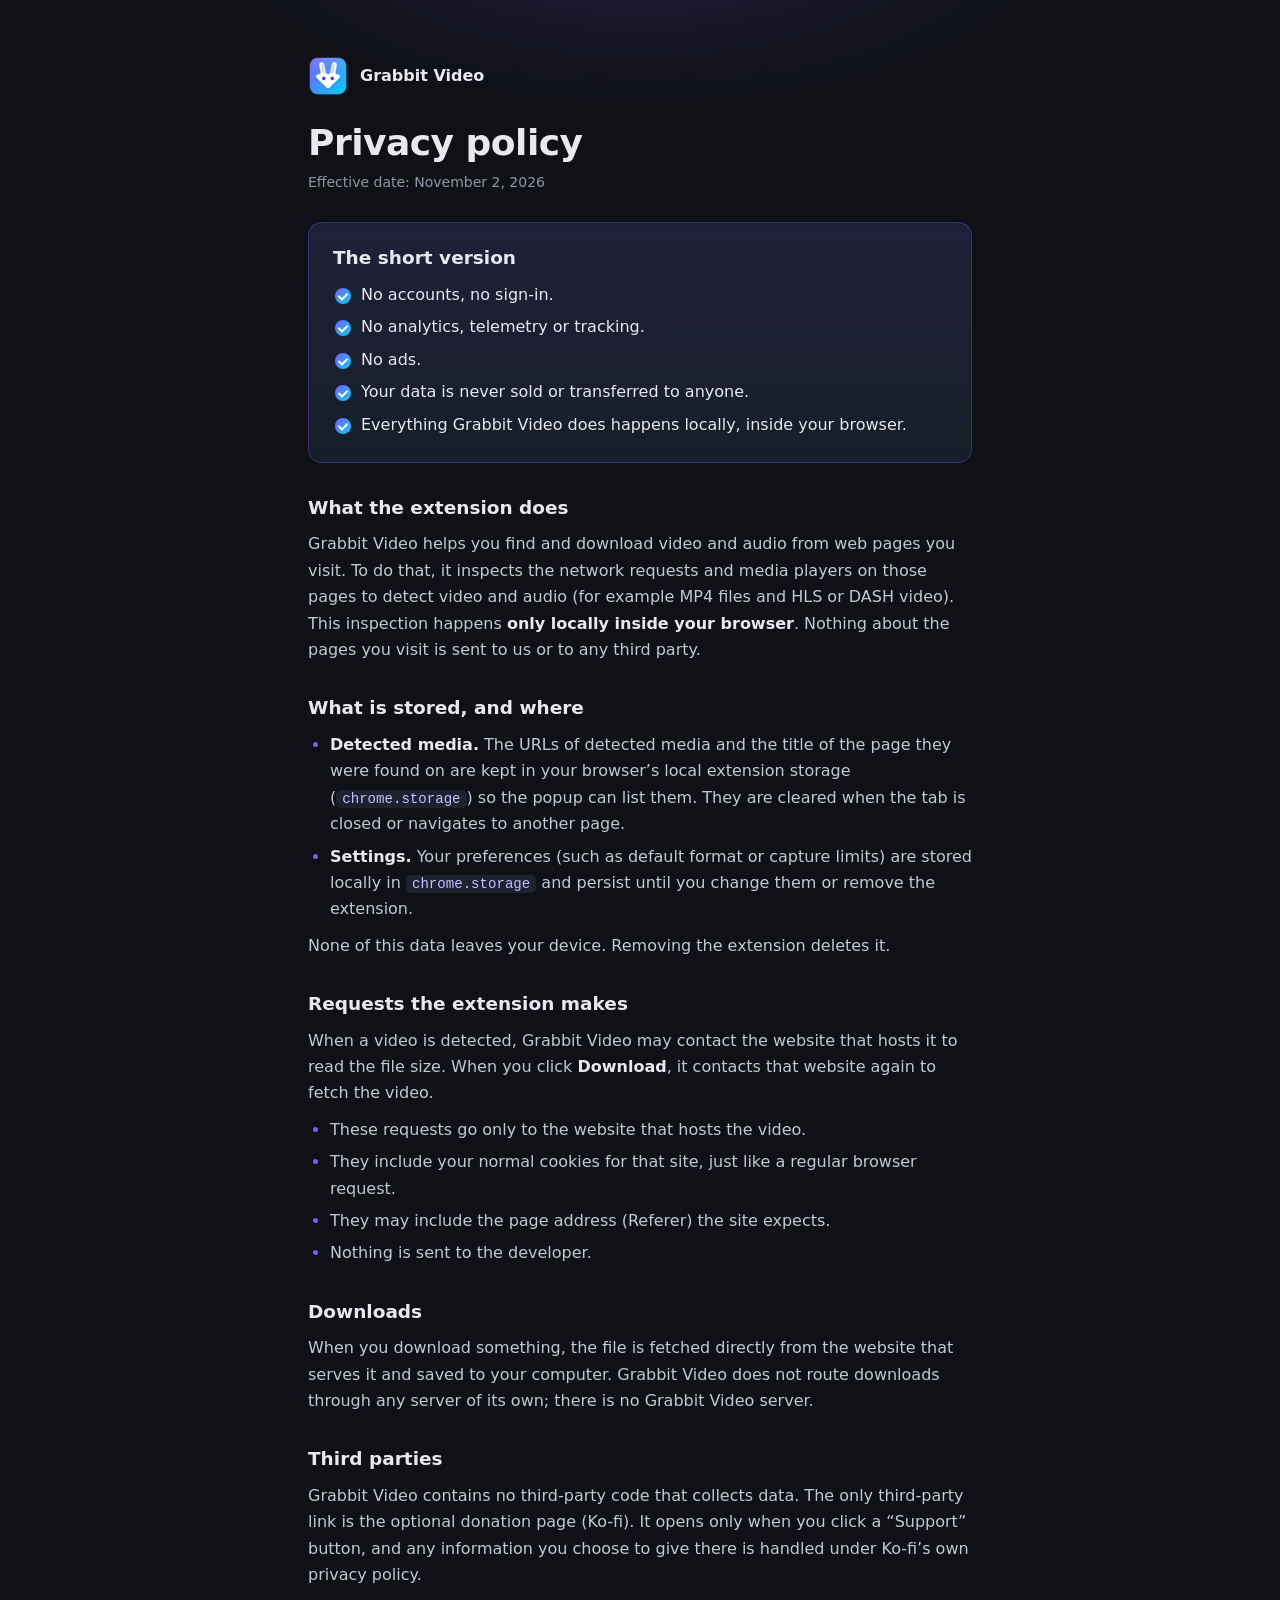
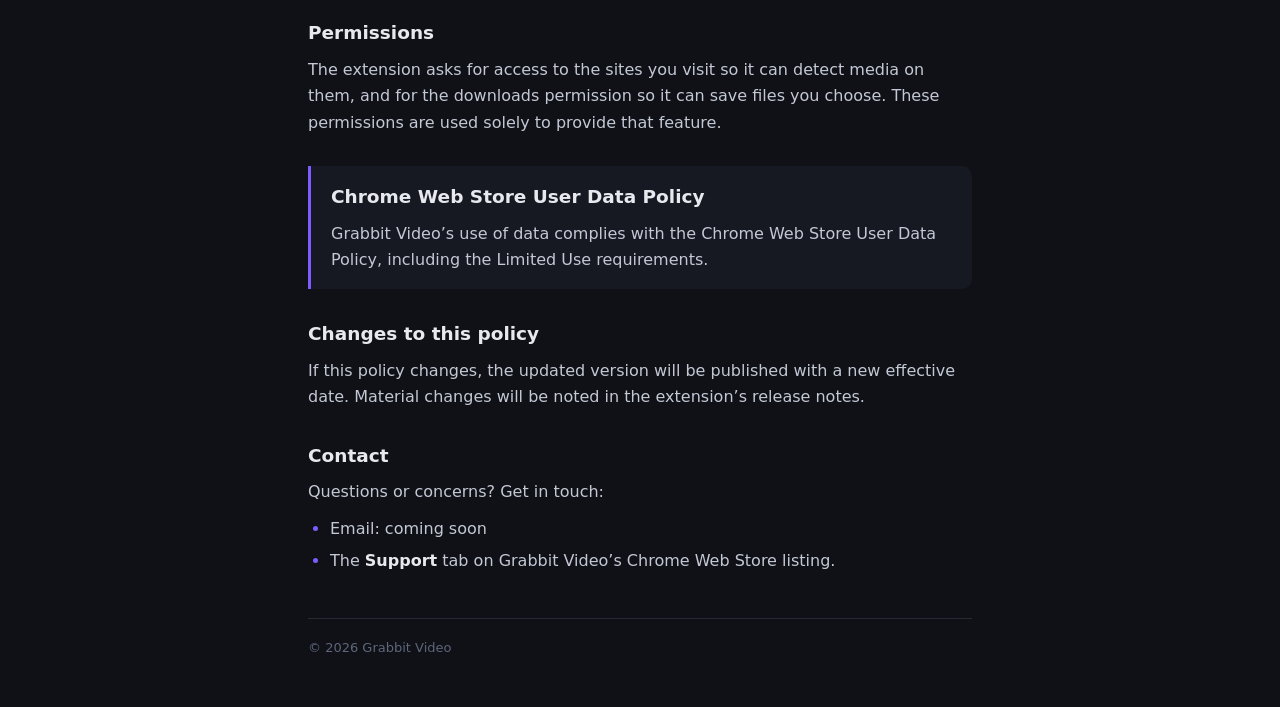
==== privacy/index.html @ 6e51b960 "Add Grabbit Video landing page and privacy policy Co-Authored-By: Claude Opus 5.5 <noreply@anthropic" ====
<!doctype html>
<html lang="en">
<head>
  <meta charset="utf-8">
  <meta name="viewport" content="width=device-width, initial-scale=1">
  <title>Privacy policy — Grabbit Video</title>
  <link rel="icon" href="../icons/icon32.png">
  <link rel="stylesheet" href="privacy.css">
</head>
<body>
  <main class="doc">
    <header class="doc-head">
      <div class="brand">
        <img src="../icons/icon48.png" width="40" height="40" alt="">
        <span>Grabbit Video</span>
      </div>
      <h1>Privacy policy</h1>
      <p class="meta">Effective date: <time datetime="2026-11-02">November 2, 2026</time></p>
    </header>

    <section class="summary" aria-labelledby="summary-title">
      <h2 id="summary-title">The short version</h2>
      <ul>
        <li>No accounts, no sign-in.</li>
        <li>No analytics, telemetry or tracking.</li>
        <li>No ads.</li>
        <li>Your data is never sold or transferred to anyone.</li>
        <li>Everything Grabbit Video does happens locally, inside your browser.</li>
      </ul>
    </section>

    <section>
      <h2>What the extension does</h2>
      <p>Grabbit Video helps you find and download video and audio from web pages you visit. To do that, it inspects the network requests and media players on those pages to detect video and audio (for example MP4 files and HLS or DASH video). This inspection happens <strong>only locally inside your browser</strong>. Nothing about the pages you visit is sent to us or to any third party.</p>
    </section>

    <section>
      <h2>What is stored, and where</h2>
      <ul>
        <li><strong>Detected media.</strong> The URLs of detected media and the title of the page they were found on are kept in your browser’s local extension storage (<code>chrome.storage</code>) so the popup can list them. They are cleared when the tab is closed or navigates to another page.</li>
        <li><strong>Settings.</strong> Your preferences (such as default format or capture limits) are stored locally in <code>chrome.storage</code> and persist until you change them or remove the extension.</li>
      </ul>
      <p>None of this data leaves your device. Removing the extension deletes it.</p>
    </section>

    <section>
      <h2>Requests the extension makes</h2>
      <p>When a video is detected, Grabbit Video may contact the website that hosts it to read the file size. When you click <strong>Download</strong>, it contacts that website again to fetch the video.</p>
      <ul>
        <li>These requests go only to the website that hosts the video.</li>
        <li>They include your normal cookies for that site, just like a regular browser request.</li>
        <li>They may include the page address (Referer) the site expects.</li>
        <li>Nothing is sent to the developer.</li>
      </ul>
    </section>

    <section>
      <h2>Downloads</h2>
      <p>When you download something, the file is fetched directly from the website that serves it and saved to your computer. Grabbit Video does not route downloads through any server of its own; there is no Grabbit Video server.</p>
    </section>

    <section>
      <h2>Third parties</h2>
      <p>Grabbit Video contains no third-party code that collects data. The only third-party link is the optional donation page (Ko-fi). It opens only when you click a “Support” button, and any information you choose to give there is handled under Ko-fi’s own privacy policy.</p>
    </section>

    <section>
      <h2>Permissions</h2>
      <p>The extension asks for access to the sites you visit so it can detect media on them, and for the downloads permission so it can save files you choose. These permissions are used solely to provide that feature.</p>
    </section>

    <section class="limited-use">
      <h2>Chrome Web Store User Data Policy</h2>
      <p>Grabbit Video’s use of data complies with the Chrome Web Store User Data Policy, including the Limited Use requirements.</p>
    </section>

    <section>
      <h2>Changes to this policy</h2>
      <p>If this policy changes, the updated version will be published with a new effective date. Material changes will be noted in the extension’s release notes.</p>
    </section>

    <section>
      <h2>Contact</h2>
      <p>Questions or concerns? Get in touch:</p>
      <ul>
        <li>Email: coming soon</li>
        <li>The <strong>Support</strong> tab on Grabbit Video’s Chrome Web Store listing.</li>
      </ul>
    </section>

    <footer class="doc-foot">© 2026 Grabbit Video</footer>
  </main>
</body>
</html>
---- privacy/privacy.css ----
:root {
  --bg: #0F1117;
  --card: #161922;
  --border: #252A37;
  --text: #E7E9EE;
  --body: #C3C8D4;
  --muted: #9097AA;
  --faint: #5F667B;
  --accent: #7C5CFF;
  --accent-2: #00D1FF;
  --font: system-ui, -apple-system, "Segoe UI", Roboto, Ubuntu, Cantarell, "Noto Sans", "Helvetica Neue", Arial, sans-serif;
  --mono: ui-monospace, SFMono-Regular, Menlo, Consolas, "Liberation Mono", monospace;
  color-scheme: dark;
}
* { box-sizing: border-box; }
html { background: var(--bg); }
body {
  margin: 0; background: var(--bg); color: var(--body);
  font: 16px/1.65 var(--font);
  -webkit-font-smoothing: antialiased;
  background-image: radial-gradient(600px 260px at 50% -80px, rgba(124, 92, 255, .18), transparent 70%);
  background-repeat: no-repeat;
}
.doc { max-width: 720px; margin: 0 auto; padding: 56px 28px 48px; }

.doc-head { margin-bottom: 28px; }
.brand { display: flex; align-items: center; gap: 12px; margin-bottom: 26px; color: var(--text); font-weight: 700; font-size: 16px; }
.brand img { width: 40px; height: 40px; }
h1 { margin: 0; color: var(--text); font-size: 36px; line-height: 1.15; font-weight: 800; letter-spacing: -.5px; }
.meta { margin: 8px 0 0; color: var(--muted); font-size: 14px; }

h2 { margin: 0 0 8px; color: var(--text); font-size: 18.5px; font-weight: 700; }
section { margin-top: 30px; }
p { margin: 0 0 10px; }
ul { margin: 0 0 10px; padding-left: 22px; }
li { margin: 6px 0; }
li::marker { color: var(--accent); }
strong { color: var(--text); font-weight: 650; }
code { font-family: var(--mono); font-size: .88em; padding: 1px 6px; border-radius: 5px; background: #1D2130; color: #C9BEFF; }
a { color: #B9A8FF; }

.summary {
  margin-top: 0; padding: 20px 24px 14px;
  border: 1px solid rgba(124, 92, 255, .32); border-radius: 14px;
  background: linear-gradient(180deg, rgba(124, 92, 255, .10), rgba(0, 209, 255, .03)), var(--card);
}
.summary ul { list-style: none; padding: 0; }
.summary li { position: relative; padding-left: 28px; color: var(--text); }
.summary li::before {
  content: ""; position: absolute; left: 2px; top: 6px; width: 16px; height: 16px; border-radius: 50%;
  background: linear-gradient(135deg, var(--accent), var(--accent-2));
}
.summary li::after {
  content: ""; position: absolute; left: 7px; top: 9px; width: 4px; height: 7px;
  border: solid #fff; border-width: 0 2px 2px 0; transform: rotate(45deg);
}

.limited-use { padding: 16px 20px; border-left: 3px solid var(--accent); border-radius: 0 10px 10px 0; background: var(--card); }
.limited-use p { margin: 0; }

.doc-foot { margin-top: 44px; padding-top: 18px; border-top: 1px solid var(--border); color: var(--faint); font-size: 13px; }

@media (max-width: 560px) {
  body { font-size: 15px; }
  .doc { padding: 36px 16px 36px; }
  h1 { font-size: 29px; }
  .summary { padding: 16px 18px 10px; }
}
@media print {
  :root { --bg: #fff; --card: #fff; --text: #111; --body: #222; --muted: #555; --faint: #777; --border: #ddd; color-scheme: light; }
  body { background-image: none; }
  code { background: #f1f1f4; color: #333; }
}
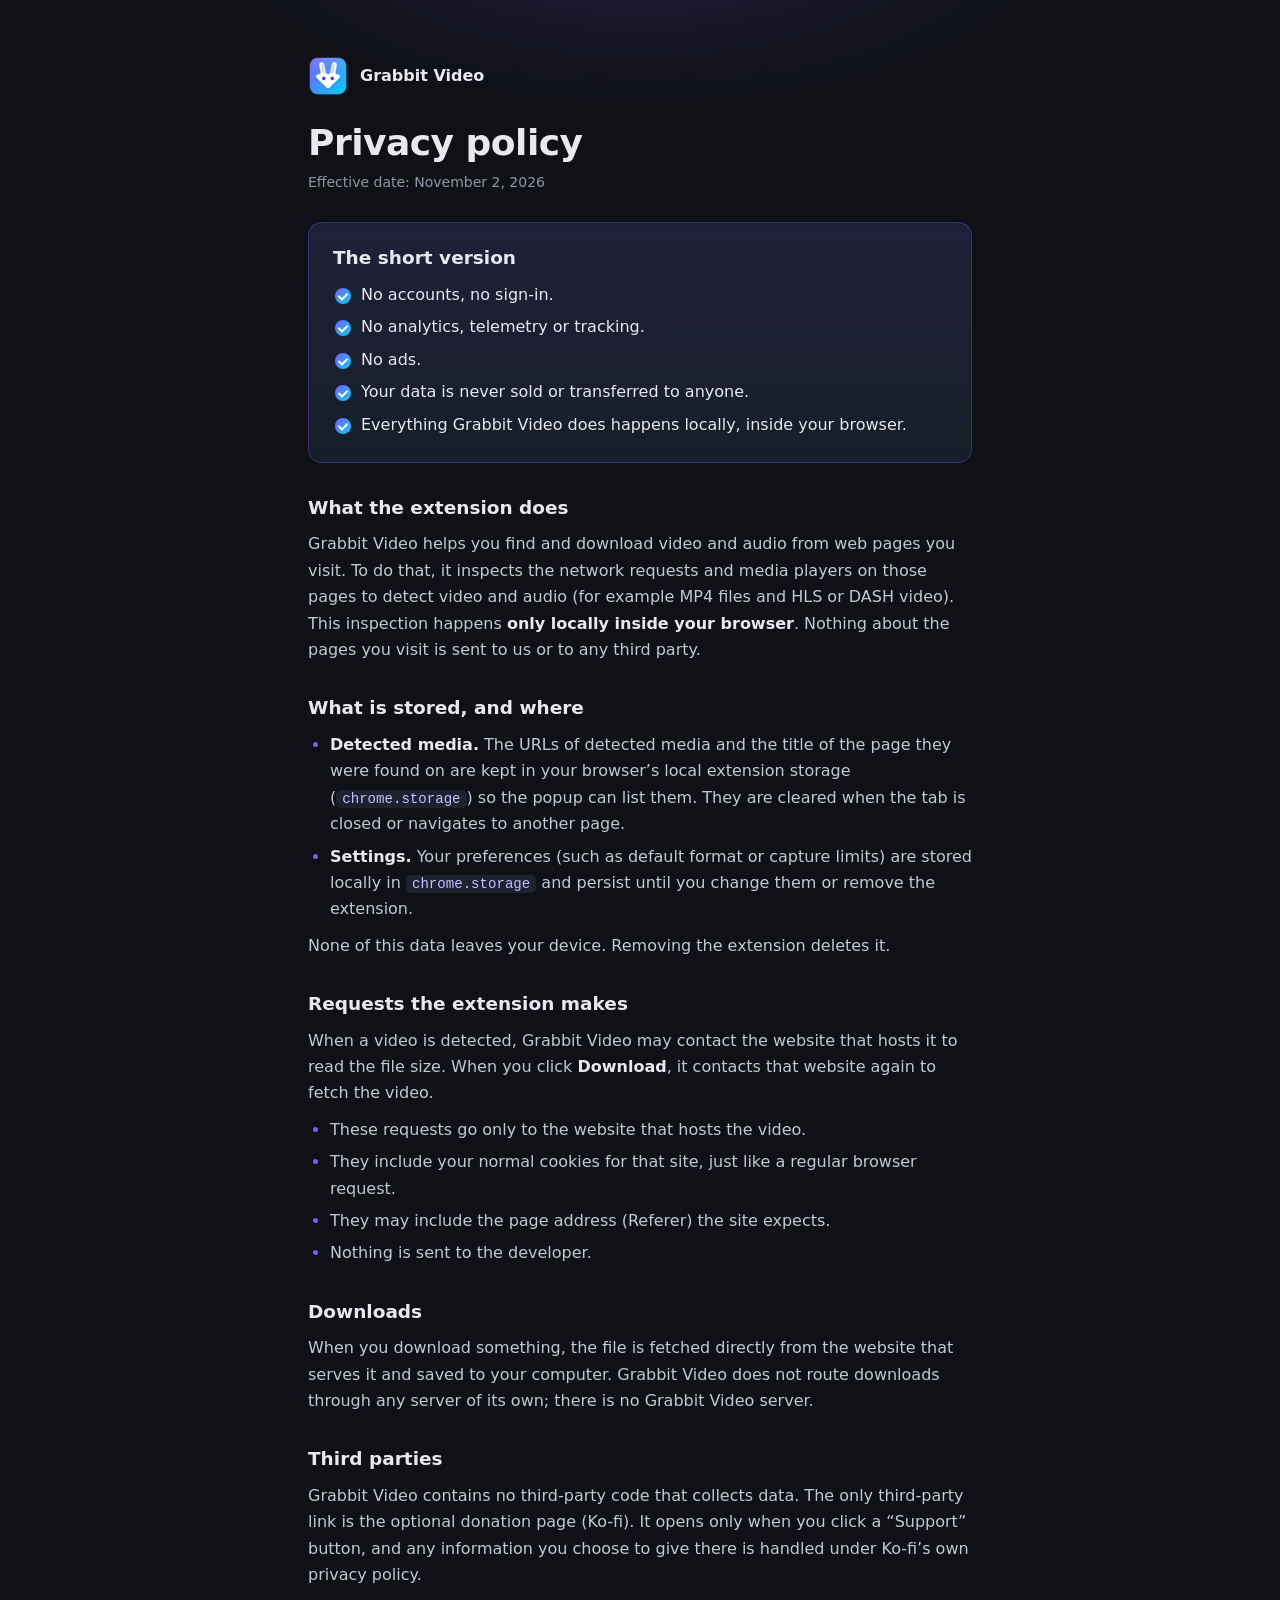
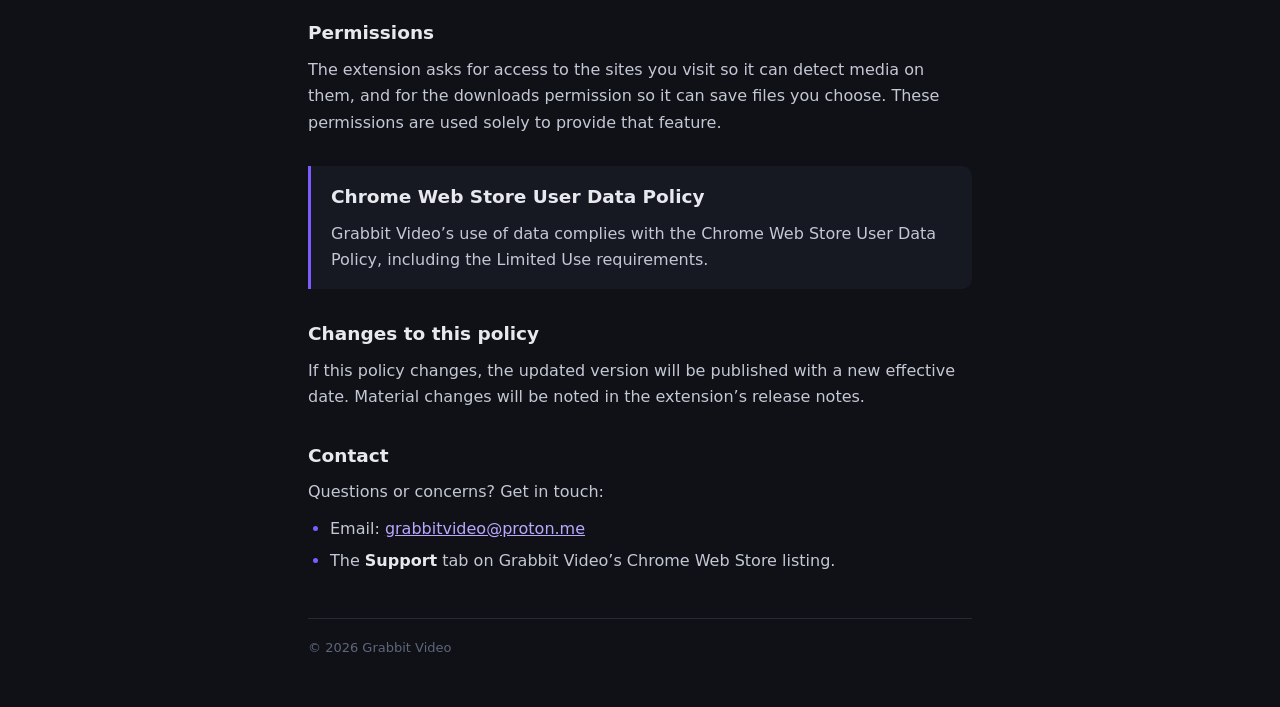
==== commit 5d23eeca: "Add contact email to privacy policy Co-Authored-By: Claude Opus 5.5 <noreply@anthropic.com> Claude-S" ====
--- a/privacy/index.html
+++ b/privacy/index.html
@@ -83,7 +83,7 @@
       <h2>Contact</h2>
       <p>Questions or concerns? Get in touch:</p>
       <ul>
-        <li>Email: coming soon</li>
+        <li>Email: <a href="mailto:grabbitvideo@proton.me">grabbitvideo@proton.me</a></li>
         <li>The <strong>Support</strong> tab on Grabbit Video’s Chrome Web Store listing.</li>
       </ul>
     </section>
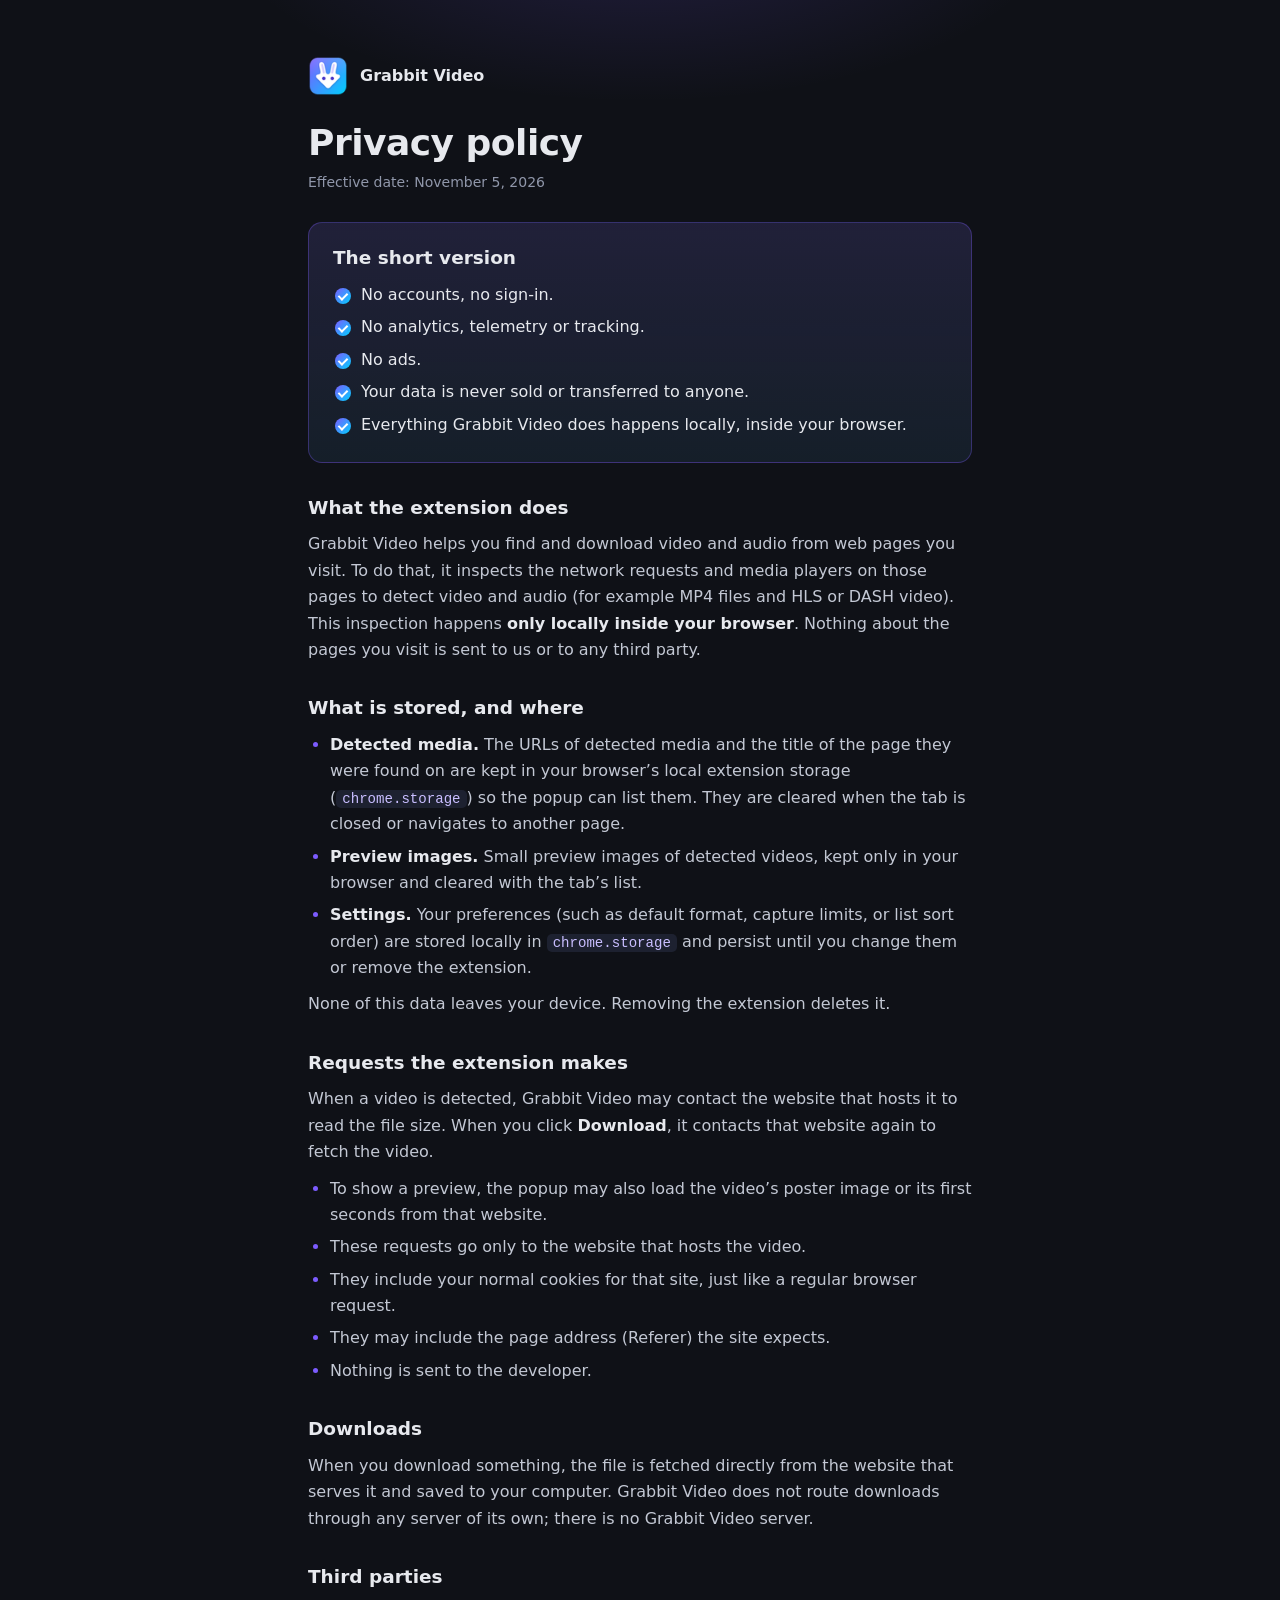
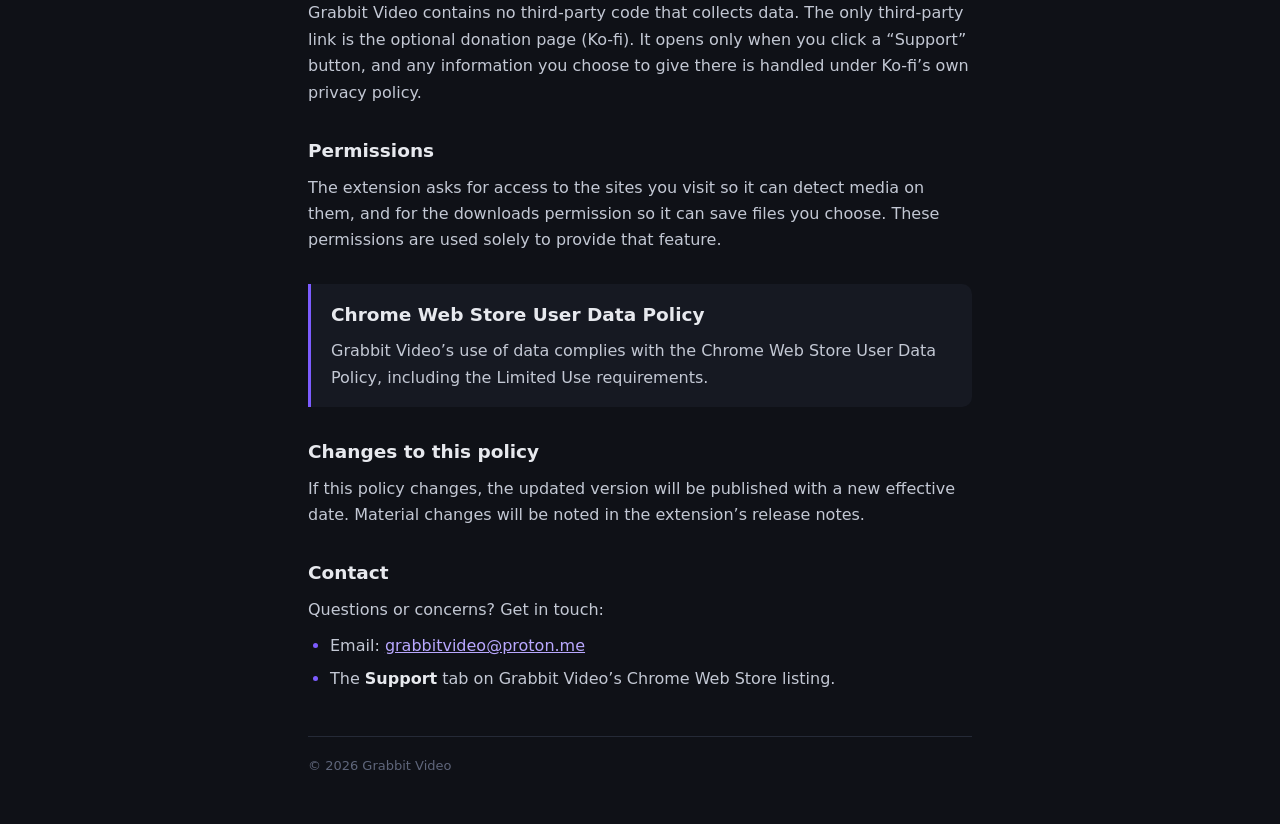
==== commit f9579a49: "Update privacy policy for preview images (v1.1.0) Co-Authored-By: Claude Opus 5.5 <noreply@anthropic" ====
--- a/privacy/index.html
+++ b/privacy/index.html
@@ -15,7 +15,7 @@
         <span>Grabbit Video</span>
       </div>
       <h1>Privacy policy</h1>
-      <p class="meta">Effective date: <time datetime="2026-11-02">November 2, 2026</time></p>
+      <p class="meta">Effective date: <time datetime="2026-11-05">November 5, 2026</time></p>
     </header>
 
     <section class="summary" aria-labelledby="summary-title">
@@ -38,7 +38,8 @@
       <h2>What is stored, and where</h2>
       <ul>
         <li><strong>Detected media.</strong> The URLs of detected media and the title of the page they were found on are kept in your browser’s local extension storage (<code>chrome.storage</code>) so the popup can list them. They are cleared when the tab is closed or navigates to another page.</li>
-        <li><strong>Settings.</strong> Your preferences (such as default format or capture limits) are stored locally in <code>chrome.storage</code> and persist until you change them or remove the extension.</li>
+        <li><strong>Preview images.</strong> Small preview images of detected videos, kept only in your browser and cleared with the tab’s list.</li>
+        <li><strong>Settings.</strong> Your preferences (such as default format, capture limits, or list sort order) are stored locally in <code>chrome.storage</code> and persist until you change them or remove the extension.</li>
       </ul>
       <p>None of this data leaves your device. Removing the extension deletes it.</p>
     </section>
@@ -47,6 +48,7 @@
       <h2>Requests the extension makes</h2>
       <p>When a video is detected, Grabbit Video may contact the website that hosts it to read the file size. When you click <strong>Download</strong>, it contacts that website again to fetch the video.</p>
       <ul>
+        <li>To show a preview, the popup may also load the video’s poster image or its first seconds from that website.</li>
         <li>These requests go only to the website that hosts the video.</li>
         <li>They include your normal cookies for that site, just like a regular browser request.</li>
         <li>They may include the page address (Referer) the site expects.</li>
